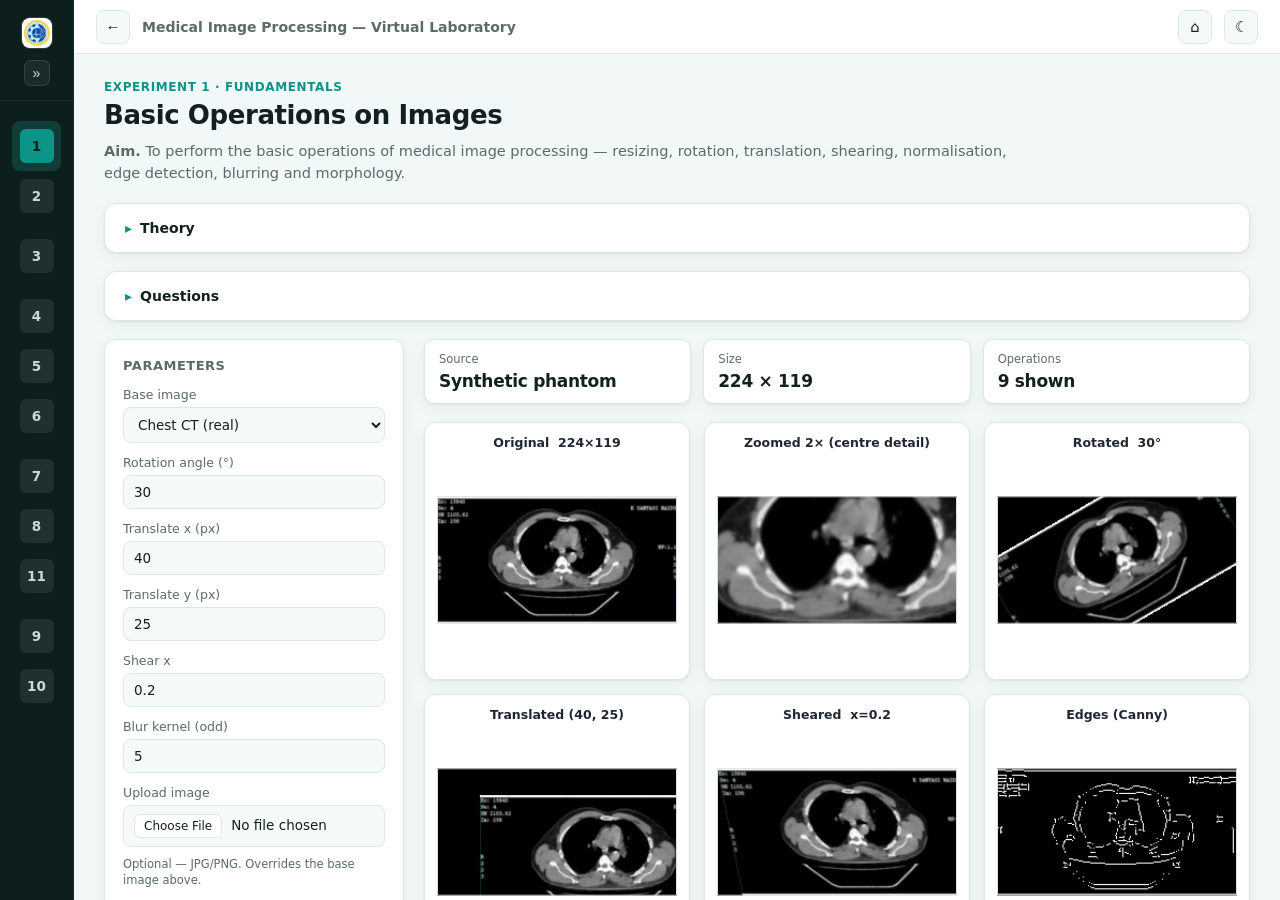
==== lab.html @ 4751ec0f "MIP Virtual Lab: 11 interactive Medical Image Processing experiments Browser-based virtual lab (vani" ====
<!DOCTYPE html>
<html lang="en" data-theme="light">
<head>
  <meta charset="UTF-8" />
  <meta name="viewport" content="width=device-width, initial-scale=1.0" />
  <title>Medical Image Processing — Virtual Lab</title>
  <meta name="description" content="Interactive virtual laboratory for 11 Medical Image Processing experiments — image operations, transforms, enhancement, reconstruction and segmentation." />
  <link rel="stylesheet" href="css/style.css?v=4" />
</head>
<body>
  <div class="app">
    <aside id="sidebar">
      <div class="brand">
        <a class="brand-title" href="index.html" title="Back to home"><span class="brand-mark"><img src="assets/bme-logo.jpg" alt="BME" class="brand-logo" /></span> <span class="brand-text">MIP Virtual Lab</span></a>
        <div class="brand-sub">Medical Image Processing · 21BMC304J</div>
        <button id="collapse-btn" class="collapse-btn" title="Collapse sidebar" aria-label="Collapse sidebar">«</button>
      </div>
      <nav id="nav"></nav>
    </aside>

    <div class="content">
      <div class="topbar">
        <button id="menu-btn" class="icon-btn" title="Menu">☰</button>
        <button id="back-btn" class="icon-btn" title="Back">←</button>
        <h2>Medical Image Processing — Virtual Laboratory</h2>
        <div class="spacer"></div>
        <a href="index.html" class="icon-btn home-link" title="Home">⌂</a>
        <button id="theme-btn" class="icon-btn" title="Toggle theme">☾</button>
      </div>
      <main id="main"></main>
    </div>
  </div>

  <script src="js/imglib.js?v=4"></script>
  <script src="js/plot.js?v=4"></script>
  <script src="js/experiments.js?v=4"></script>
  <script src="js/app.js?v=4"></script>
</body>
</html>
---- css/style.css ----
/* =========================================================================
   style.css — MIP Virtual Lab (Medical Image Processing)
   ========================================================================= */
:root {
  --bg: #f2f7f7;
  --surface: #ffffff;
  --surface-2: #f5faf9;
  --border: #dde8e6;
  --text: #12211f;
  --text-dim: #5a6b68;
  --primary: #0d9488;
  --primary-dark: #0b7a70;
  --accent: #2f6fed;
  --danger: #e6484f;
  --sidebar: #0c1f1d;
  --sidebar-text: #cbdad7;
  --sidebar-dim: #7c928e;
  --radius: 12px;
  --shadow: 0 1px 2px rgba(16,32,30,.06), 0 4px 16px rgba(16,32,30,.05);
}
[data-theme="dark"] {
  --bg: #0a1211;
  --surface: #12201e;
  --surface-2: #0e1917;
  --border: #23322f;
  --text: #e6efed;
  --text-dim: #93a8a4;
  --primary: #2dd4bf;
  --primary-dark: #14b8a6;
  --sidebar: #081210;
  --sidebar-text: #cbdad7;
  --sidebar-dim: #6b827e;
  --shadow: 0 1px 2px rgba(0,0,0,.3), 0 6px 20px rgba(0,0,0,.35);
}
* { box-sizing: border-box; }
html, body { margin: 0; height: 100%; }
body { font-family: system-ui, -apple-system, "Segoe UI", Roboto, sans-serif; background: var(--bg); color: var(--text); -webkit-font-smoothing: antialiased; }
.app { display: grid; grid-template-columns: 288px 1fr; height: 100vh; transition: grid-template-columns .28s cubic-bezier(.4,0,.2,1); }

/* ------------------------------- Sidebar ------------------------------- */
#sidebar { background: var(--sidebar); color: var(--sidebar-text); display: flex; flex-direction: column; overflow: hidden; border-right: 1px solid rgba(255,255,255,.05); }
.brand { position: relative; padding: 20px 20px 14px; border-bottom: 1px solid rgba(255,255,255,.06); }
.collapse-btn { position: absolute; top: 16px; right: 12px; width: 26px; height: 26px; border-radius: 7px; border: 1px solid rgba(255,255,255,.12); background: rgba(255,255,255,.06); color: var(--sidebar-text); cursor: pointer; font-size: 14px; line-height: 1; display: grid; place-items: center; }
.collapse-btn:hover { background: rgba(255,255,255,.14); color: #fff; }
.brand-title { font-size: 15px; font-weight: 700; letter-spacing: .2px; color: #fff; display: flex; align-items: center; gap: 9px; text-decoration: none; }
.brand-title:hover { opacity: .9; }
.home-link { display: grid; place-items: center; text-decoration: none; }
.brand-mark { width: 30px; height: 30px; border-radius: 8px; background: #fff; display: grid; place-items: center; overflow: hidden; flex: none; box-shadow: 0 0 0 1px rgba(255,255,255,.15); }
.brand-logo { width: 100%; height: 100%; object-fit: contain; padding: 2px; }
.brand-sub { font-size: 11.5px; color: var(--sidebar-dim); margin-top: 4px; }
#nav { flex: 1; overflow-y: auto; padding: 10px 12px 24px; }
.nav-group { margin-top: 14px; }
.nav-group-title { font-size: 10.5px; text-transform: uppercase; letter-spacing: .8px; color: var(--sidebar-dim); padding: 6px 10px; font-weight: 600; }
.nav-item { width: 100%; text-align: left; display: flex; align-items: center; gap: 10px; background: transparent; border: 0; color: var(--sidebar-text); padding: 8px 10px; border-radius: 8px; cursor: pointer; font-size: 13px; font-family: inherit; transition: background .12s; }
.nav-item:hover { background: rgba(255,255,255,.06); }
.nav-item.active { background: rgba(45,212,191,.16); color: #fff; }
.nav-item.active .nav-num { background: var(--primary); color: #04211d; }
.nav-num { flex: none; width: 22px; height: 22px; border-radius: 6px; background: rgba(255,255,255,.08); display: grid; place-items: center; font-size: 11.5px; font-weight: 700; }
.nav-label { line-height: 1.25; }

/* ------------------------------- Topbar -------------------------------- */
.content { display: flex; flex-direction: column; overflow: hidden; }
.topbar { height: 54px; flex: none; display: flex; align-items: center; gap: 12px; padding: 0 22px; border-bottom: 1px solid var(--border); background: var(--surface); }
.topbar h2 { font-size: 14px; margin: 0; font-weight: 600; color: var(--text-dim); }
.spacer { flex: 1; }
#menu-btn { display: none; }
.icon-btn { width: 34px; height: 34px; border-radius: 8px; border: 1px solid var(--border); background: var(--surface-2); color: var(--text); cursor: pointer; font-size: 15px; }
.icon-btn:hover { border-color: var(--primary); }

/* ------------------------------- Main ---------------------------------- */
#main { flex: 1; overflow-y: auto; padding: 26px 30px 60px; }
.exp-header { max-width: 1220px; margin: 0 auto 18px; }
.exp-eyebrow { font-size: 12px; font-weight: 600; color: var(--primary); text-transform: uppercase; letter-spacing: .6px; }
.exp-title { font-size: 26px; margin: 6px 0 10px; letter-spacing: -.4px; }
.exp-aim { font-size: 14.5px; color: var(--text-dim); line-height: 1.55; margin: 0; max-width: 940px; }

.card { background: var(--surface); border: 1px solid var(--border); border-radius: var(--radius); box-shadow: var(--shadow); }
.theory { max-width: 1220px; margin: 0 auto 18px; padding: 4px 18px; }
.theory summary { cursor: pointer; font-weight: 600; font-size: 14px; padding: 12px 2px; list-style: none; }
.theory summary::before { content: '▸'; display: inline-block; margin-right: 8px; color: var(--primary); transition: transform .15s; }
.theory[open] summary::before { transform: rotate(90deg); }
.theory-body { font-size: 13.5px; color: var(--text-dim); line-height: 1.65; padding: 0 4px 16px; }
.theory-body ul { margin: 8px 0; padding-left: 20px; }
.theory-body b { color: var(--text); }
.theory-body li { margin: 4px 0; }
.eq { background: var(--surface-2); border: 1px solid var(--border); border-radius: 8px; padding: 10px 14px; margin: 10px 0; font-family: "Cambria Math", Georgia, serif; font-size: 15px; color: var(--text); text-align: center; }
.file-input { padding: 6px 8px; font-size: 12px; cursor: pointer; }
.file-input::file-selector-button { border: 1px solid var(--border); background: var(--surface); color: var(--text); border-radius: 6px; padding: 4px 9px; margin-right: 9px; cursor: pointer; font-family: inherit; font-size: 12px; }
.file-status { font-size: 11.5px; color: var(--text-dim); margin-top: 4px; line-height: 1.4; }
.file-clear { background: none; border: 0; color: var(--danger); cursor: pointer; font-size: 11.5px; text-decoration: underline; padding: 0; font-family: inherit; }

/* ----------------------------- Exp layout ------------------------------ */
.exp-layout { max-width: 1220px; margin: 0 auto; display: grid; grid-template-columns: 300px 1fr; gap: 20px; align-items: start; }
.controls { padding: 18px; position: sticky; top: 0; }
.card-h { margin: 0 0 14px; font-size: 13px; text-transform: uppercase; letter-spacing: .5px; color: var(--text-dim); }
.control-grid { display: flex; flex-direction: column; gap: 12px; }
.control { display: flex; flex-direction: column; gap: 5px; }
.control-label { font-size: 12.5px; color: var(--text-dim); font-weight: 500; }
.control-input { padding: 8px 10px; border: 1px solid var(--border); border-radius: 8px; background: var(--surface-2); color: var(--text); font-size: 13.5px; font-family: inherit; width: 100%; }
.control-input:focus { outline: none; border-color: var(--primary); box-shadow: 0 0 0 3px rgba(13,148,136,.15); }
.btn-row { display: flex; gap: 8px; margin-top: 16px; }
.btn { padding: 9px 14px; border-radius: 8px; font-size: 13.5px; font-weight: 600; cursor: pointer; border: 1px solid transparent; font-family: inherit; }
.btn.primary { background: var(--primary); color: #fff; flex: 1; }
.btn.primary:hover { background: var(--primary-dark); }
.btn.ghost { background: transparent; border-color: var(--border); color: var(--text-dim); }
.btn.ghost:hover { border-color: var(--primary); color: var(--text); }

/* ------------------------------ Results -------------------------------- */
.results { min-height: 200px; }
.placeholder { padding: 40px; text-align: center; color: var(--text-dim); border: 1.5px dashed var(--border); border-radius: var(--radius); font-size: 14px; }
.error { padding: 16px 18px; background: rgba(230,72,79,.1); border: 1px solid rgba(230,72,79,.35); color: var(--danger); border-radius: 10px; font-size: 13.5px; font-weight: 500; }

.metrics { display: grid; grid-template-columns: repeat(auto-fit, minmax(150px, 1fr)); gap: 12px; margin-bottom: 18px; }
.metric { background: var(--surface); border: 1px solid var(--border); border-radius: 10px; padding: 12px 14px; box-shadow: var(--shadow); }
.metric-label { font-size: 11.5px; color: var(--text-dim); margin-bottom: 5px; }
.metric-value { font-size: 17px; font-weight: 700; letter-spacing: -.3px; word-break: break-word; }

/* image results grid */
.img-grid { display: grid; grid-template-columns: repeat(auto-fill, minmax(240px, 1fr)); gap: 14px; margin-bottom: 16px; }
.img-box { background: var(--surface); border: 1px solid var(--border); border-radius: var(--radius); padding: 8px; box-shadow: var(--shadow); }
.img-canvas { width: 100%; height: 240px; display: block; }

/* plot results grid */
.plot-grid { display: grid; grid-template-columns: repeat(auto-fit, minmax(340px, 1fr)); gap: 16px; }
.plot-box { background: var(--surface); border: 1px solid var(--border); border-radius: var(--radius); padding: 10px; box-shadow: var(--shadow); }
.plot-canvas { width: 100%; height: 260px; display: block; }

/* --------------------- Collapsible sidebar (desktop) ------------------- */
@media (min-width: 901px) {
  .nav-item { transition: padding .22s ease; }
  .nav-num { transition: width .22s ease, height .22s ease, font-size .22s ease; }
  .brand { transition: padding .22s ease; }
  .app.collapsed { grid-template-columns: 74px 1fr; }
  .app.collapsed .brand-text, .app.collapsed .brand-sub, .app.collapsed .nav-label, .app.collapsed .nav-group-title { display: none; }
  .app.collapsed .brand { padding: 18px 0 14px; }
  .app.collapsed .brand-title { justify-content: center; gap: 0; }
  .app.collapsed .collapse-btn { position: static; margin: 12px auto 0; }
  .app.collapsed .nav-group { margin-top: 10px; }
  .app.collapsed .nav-item { justify-content: center; padding: 8px 0; }
  .app.collapsed .nav-num { width: 34px; height: 34px; font-size: 13.5px; }
}

/* ----------------------------- Responsive ------------------------------ */
@media (max-width: 900px) {
  .app { grid-template-columns: 1fr; }
  #sidebar { position: fixed; z-index: 30; width: 288px; height: 100vh; transform: translateX(-100%); transition: transform .2s; }
  #sidebar.open { transform: translateX(0); box-shadow: 0 0 40px rgba(0,0,0,.4); }
  #menu-btn { display: block; }
  .exp-layout { grid-template-columns: 1fr; }
  .controls { position: static; }
  #main { padding: 20px 16px 50px; }
  .exp-title { font-size: 22px; }
}
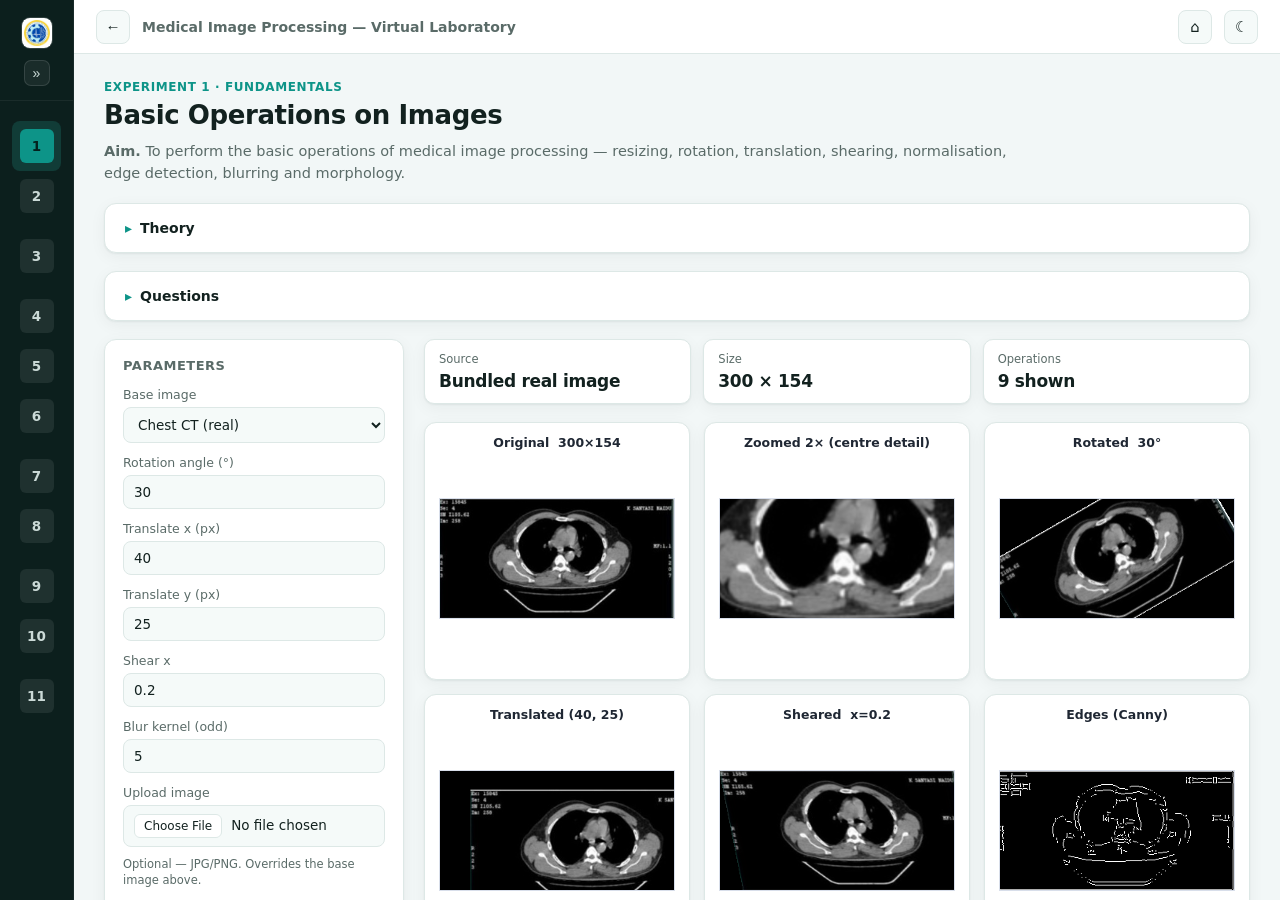
==== commit 18d89bb9: "Polish: ascending experiment order, higher-res real images, crisp centered rendering - Sidebar and l" ====
--- a/lab.html
+++ b/lab.html
@@ -5,7 +5,7 @@
   <meta name="viewport" content="width=device-width, initial-scale=1.0" />
   <title>Medical Image Processing — Virtual Lab</title>
   <meta name="description" content="Interactive virtual laboratory for 11 Medical Image Processing experiments — image operations, transforms, enhancement, reconstruction and segmentation." />
-  <link rel="stylesheet" href="css/style.css?v=4" />
+  <link rel="stylesheet" href="css/style.css?v=5" />
 </head>
 <body>
   <div class="app">
@@ -31,9 +31,9 @@
     </div>
   </div>
 
-  <script src="js/imglib.js?v=4"></script>
-  <script src="js/plot.js?v=4"></script>
-  <script src="js/experiments.js?v=4"></script>
-  <script src="js/app.js?v=4"></script>
+  <script src="js/imglib.js?v=5"></script>
+  <script src="js/plot.js?v=5"></script>
+  <script src="js/experiments.js?v=5"></script>
+  <script src="js/app.js?v=5"></script>
 </body>
 </html>
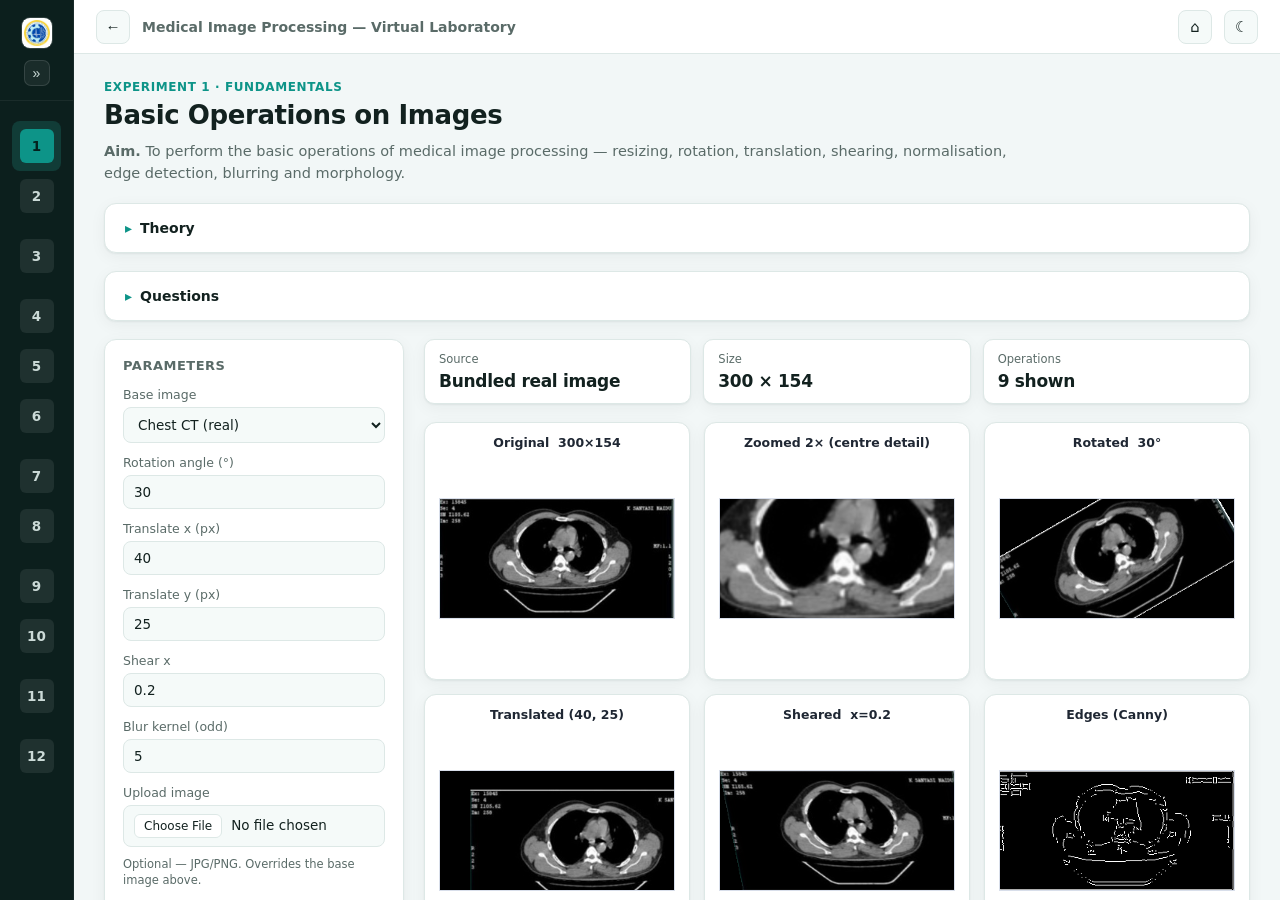
==== commit 849899b4: "Add Experiment 12: Image Registration; keep experiments in ascending order - New Exp 12 (Registratio" ====
--- a/lab.html
+++ b/lab.html
@@ -5,7 +5,7 @@
   <meta name="viewport" content="width=device-width, initial-scale=1.0" />
   <title>Medical Image Processing — Virtual Lab</title>
   <meta name="description" content="Interactive virtual laboratory for 11 Medical Image Processing experiments — image operations, transforms, enhancement, reconstruction and segmentation." />
-  <link rel="stylesheet" href="css/style.css?v=5" />
+  <link rel="stylesheet" href="css/style.css?v=6" />
 </head>
 <body>
   <div class="app">
@@ -31,9 +31,9 @@
     </div>
   </div>
 
-  <script src="js/imglib.js?v=5"></script>
-  <script src="js/plot.js?v=5"></script>
-  <script src="js/experiments.js?v=5"></script>
-  <script src="js/app.js?v=5"></script>
+  <script src="js/imglib.js?v=6"></script>
+  <script src="js/plot.js?v=6"></script>
+  <script src="js/experiments.js?v=6"></script>
+  <script src="js/app.js?v=6"></script>
 </body>
 </html>
